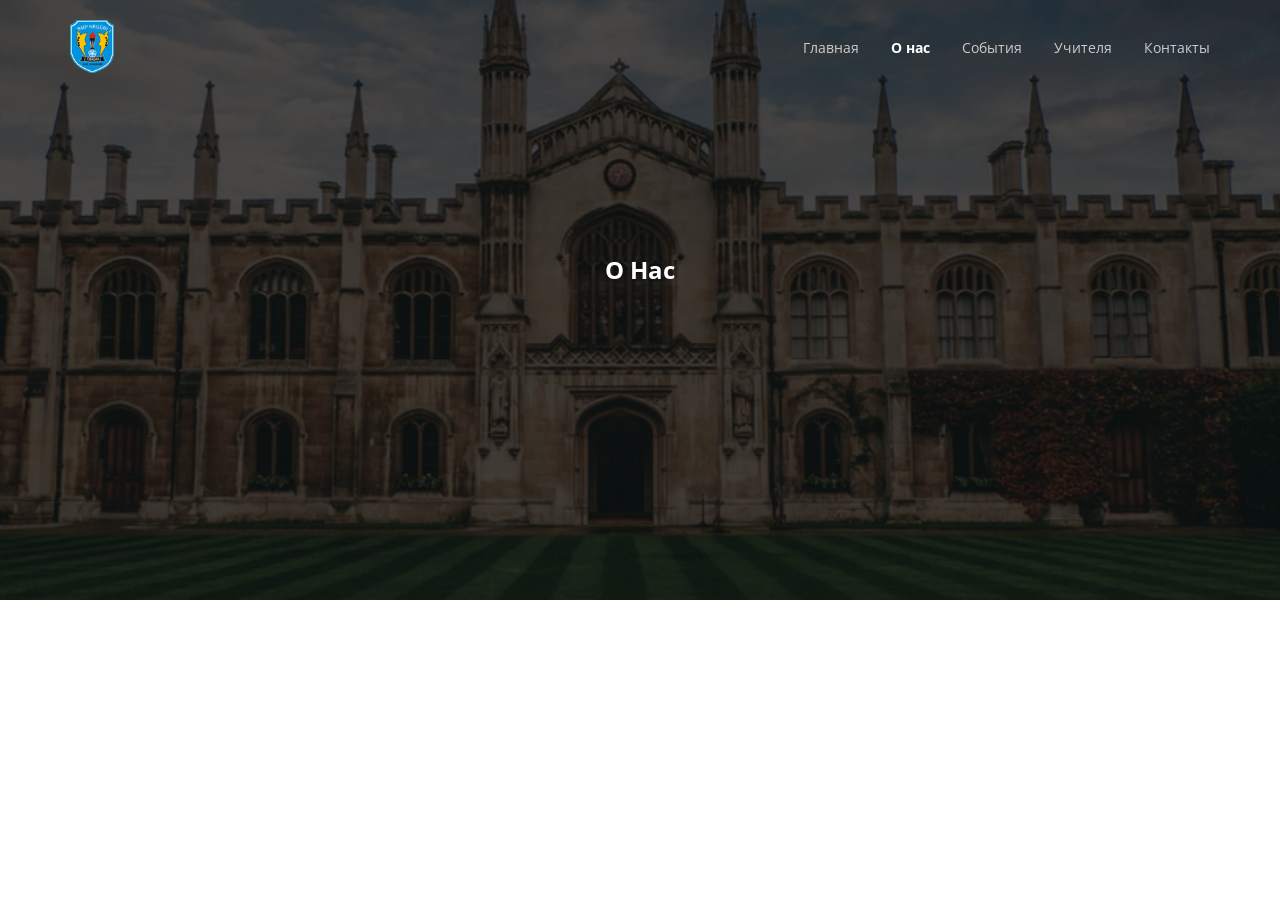
==== assets/pages/about.html @ 68ff4fbd "first commit" ====
<!DOCTYPE html>
<html lang="en">

<head>
    <meta charset="UTF-8">
    <meta name="viewport" content="width=device-width, initial-scale=1.0">
    <title>О нас</title>
    <!-- link css -->
    <link rel="stylesheet" href="../css/about/about.css">
</head>

<body>
    <!-- main start -->
    <main>
        <!-- hero start -->
        <section class="hero">
            <div class="container">
                <div class="hero_content">
                    <img src="../images/homeIMg/image 12.svg" alt="">
                    <nav>
                        <ul class="hero_list">
                            <li><a class="hero_nav" href="../../index.html">Главная</a></li>
                            <li><a class="hero_nav after" href="#">О нас</a></li>
                            <li><a class="hero_nav" href="../pages/events.html">События</a></li>
                            <li><a class="hero_nav" href="../pages/teachers.html">Учителя</a></li>
                            <li><a class="hero_nav" href="../pages/contact.html">Контакты</a></li>
                        </ul>
                    </nav>
                </div>
              <h1 class="hero_title">О Нас</h1>
            </div>
        </section>
        <!-- hero end -->
    </main>
    <!-- main end -->

</body>

</html>
---- assets/css/about/about.css ----
@import url(../global.css);

.hero {
    padding: 20px 10px;
    width: 100%;
    height: 600px;
    background: url('../../images/homeIMg/Mask Group (6).png') no-repeat center;
    background-size: cover;
}

.hero_content {
    display: flex;
    justify-content: space-between;
    align-items: center;
}

.hero_list {
    display: flex;
    gap: 32px;
}

.hero_nav {
    color: rgb(206, 205, 205);
    font-size: 14px;
    font-weight: 400;
}


.hero_title {
    text-align: center;
    padding-top: 180px;
    color: rgb(255, 255, 255);
    font-size: 24px;
    font-weight: 700;
}
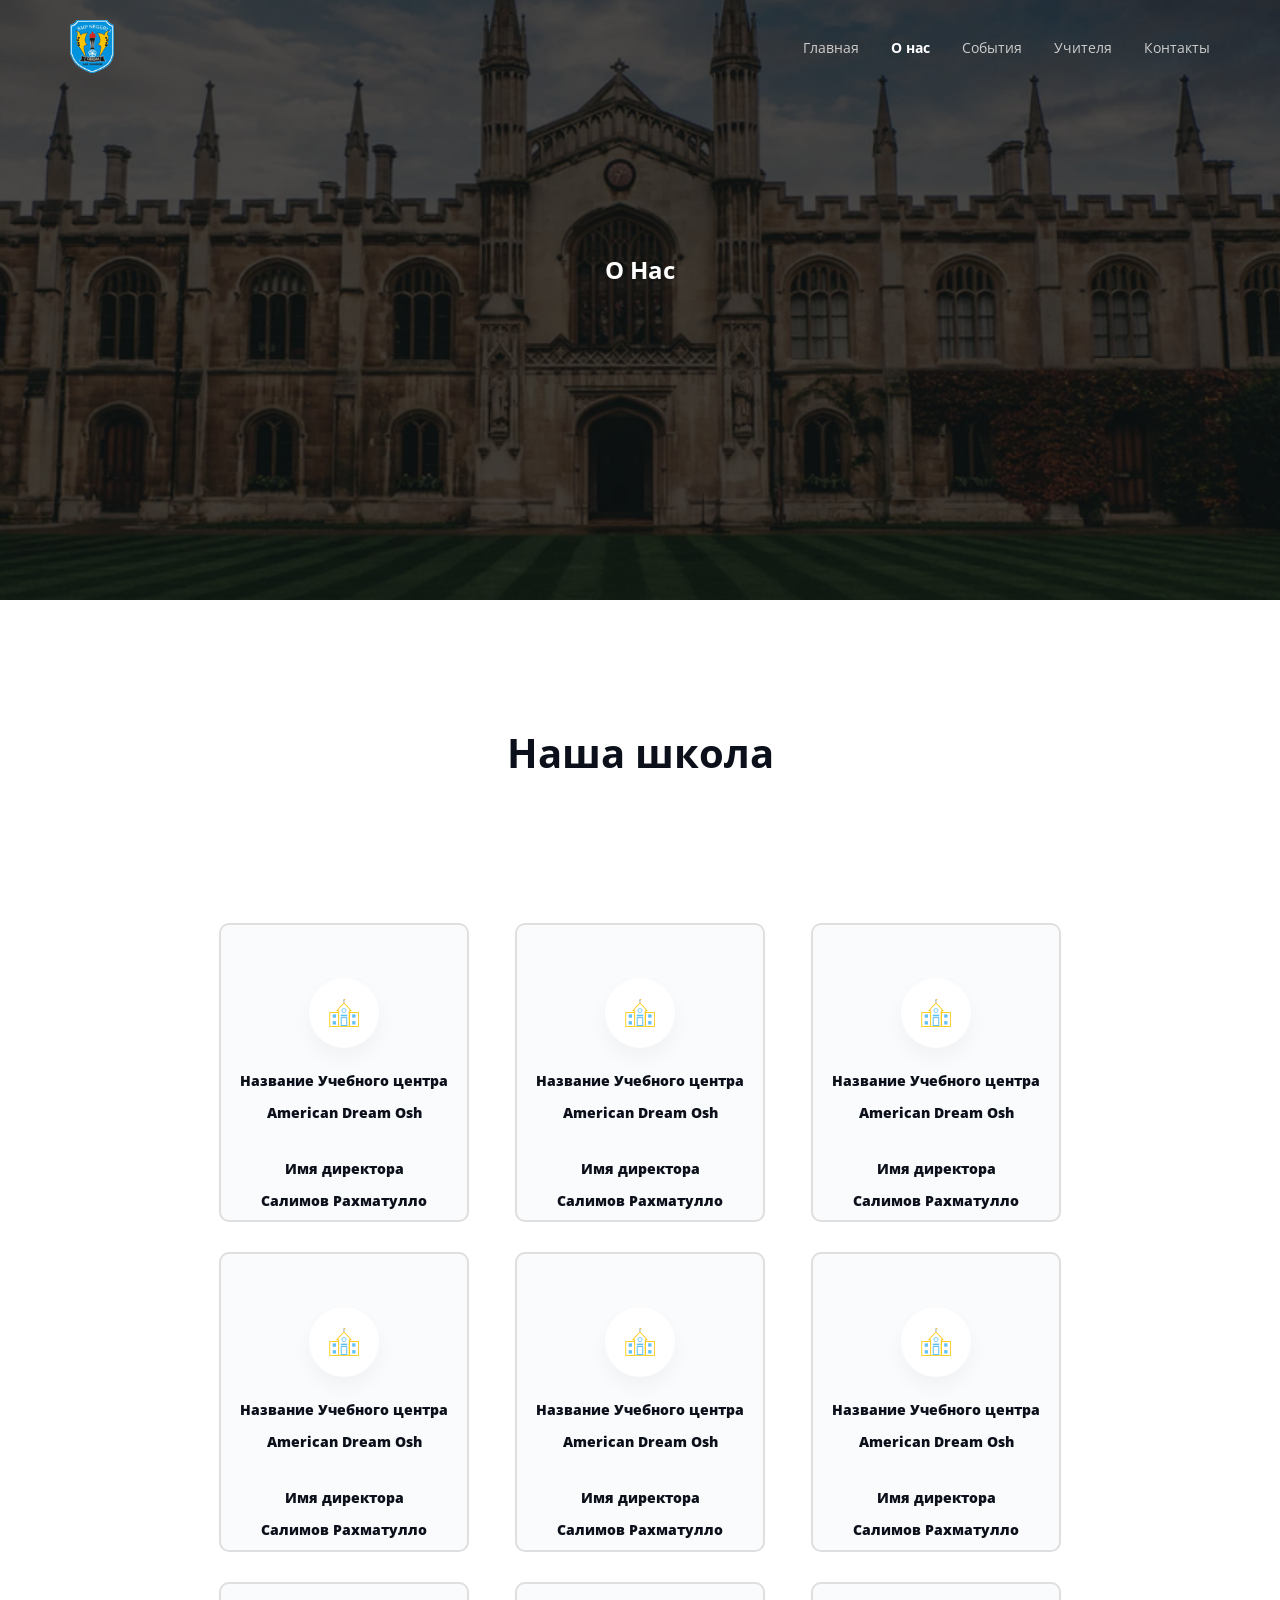
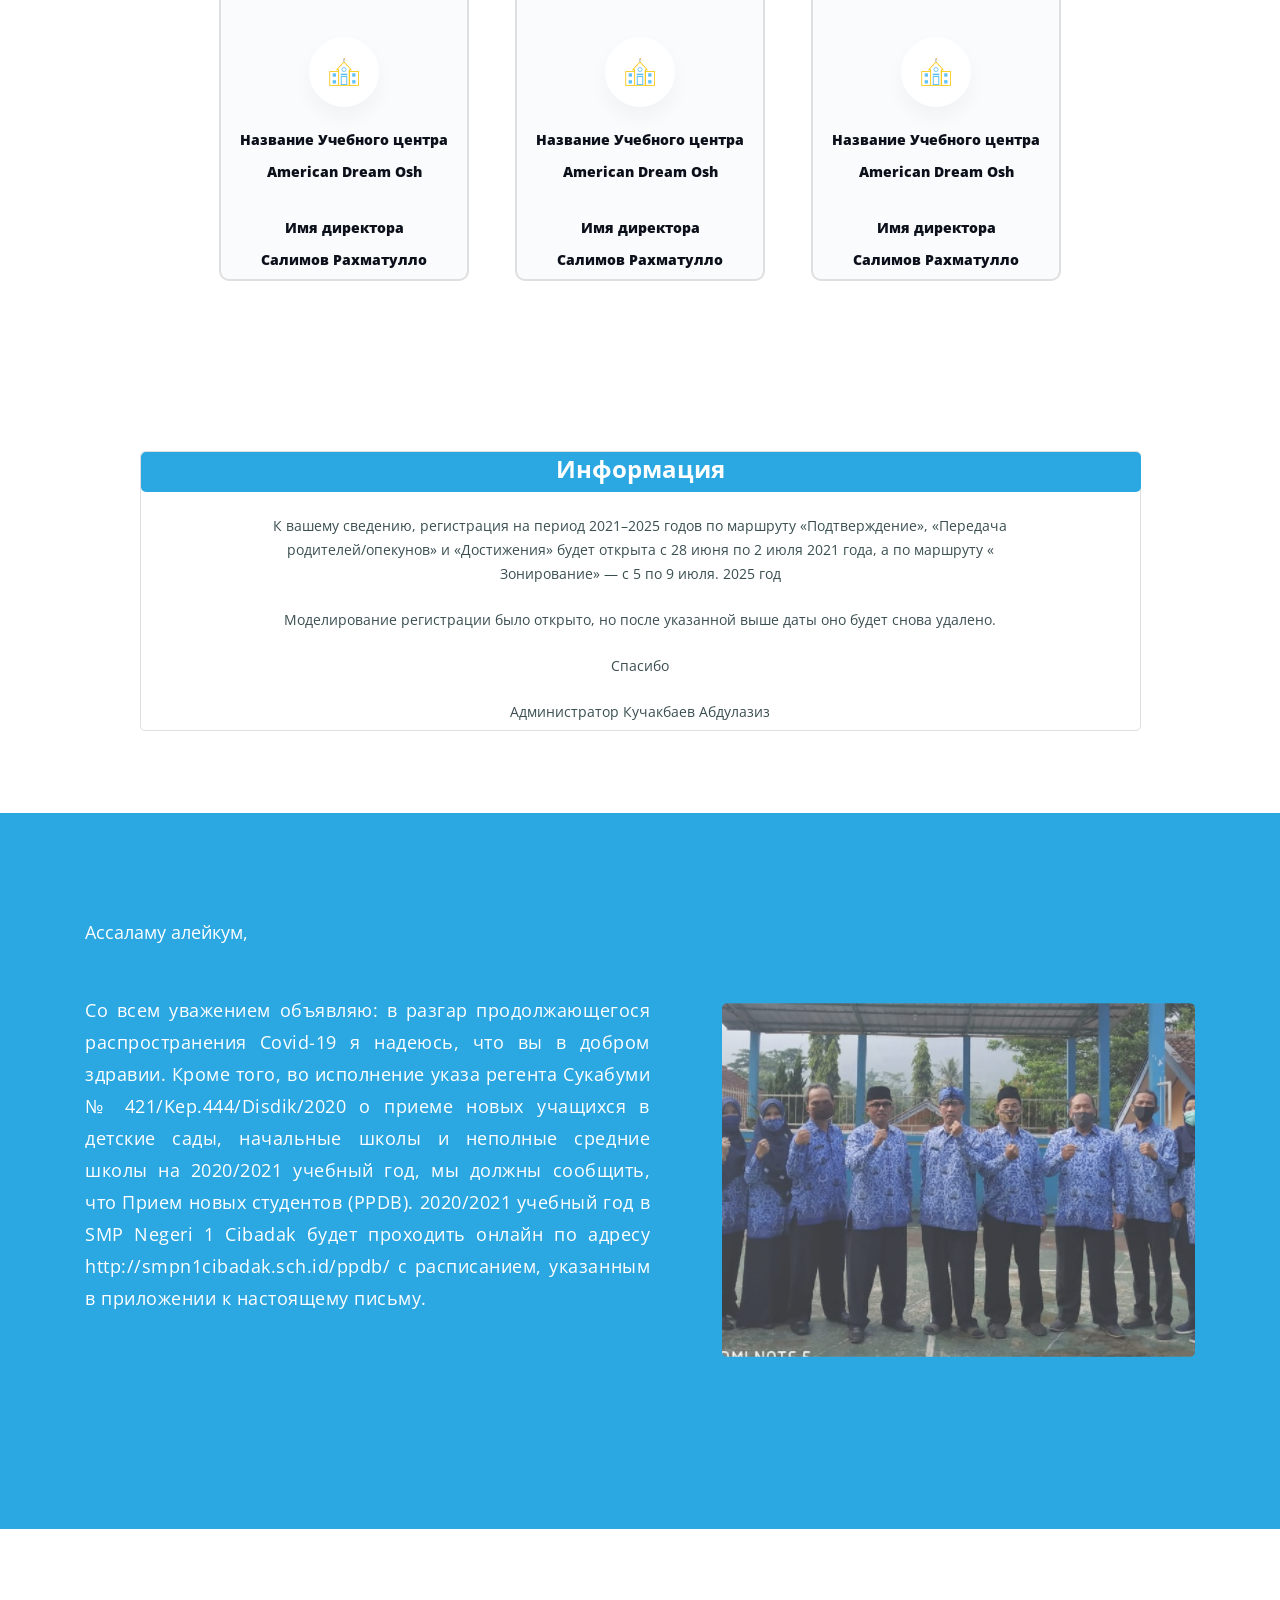
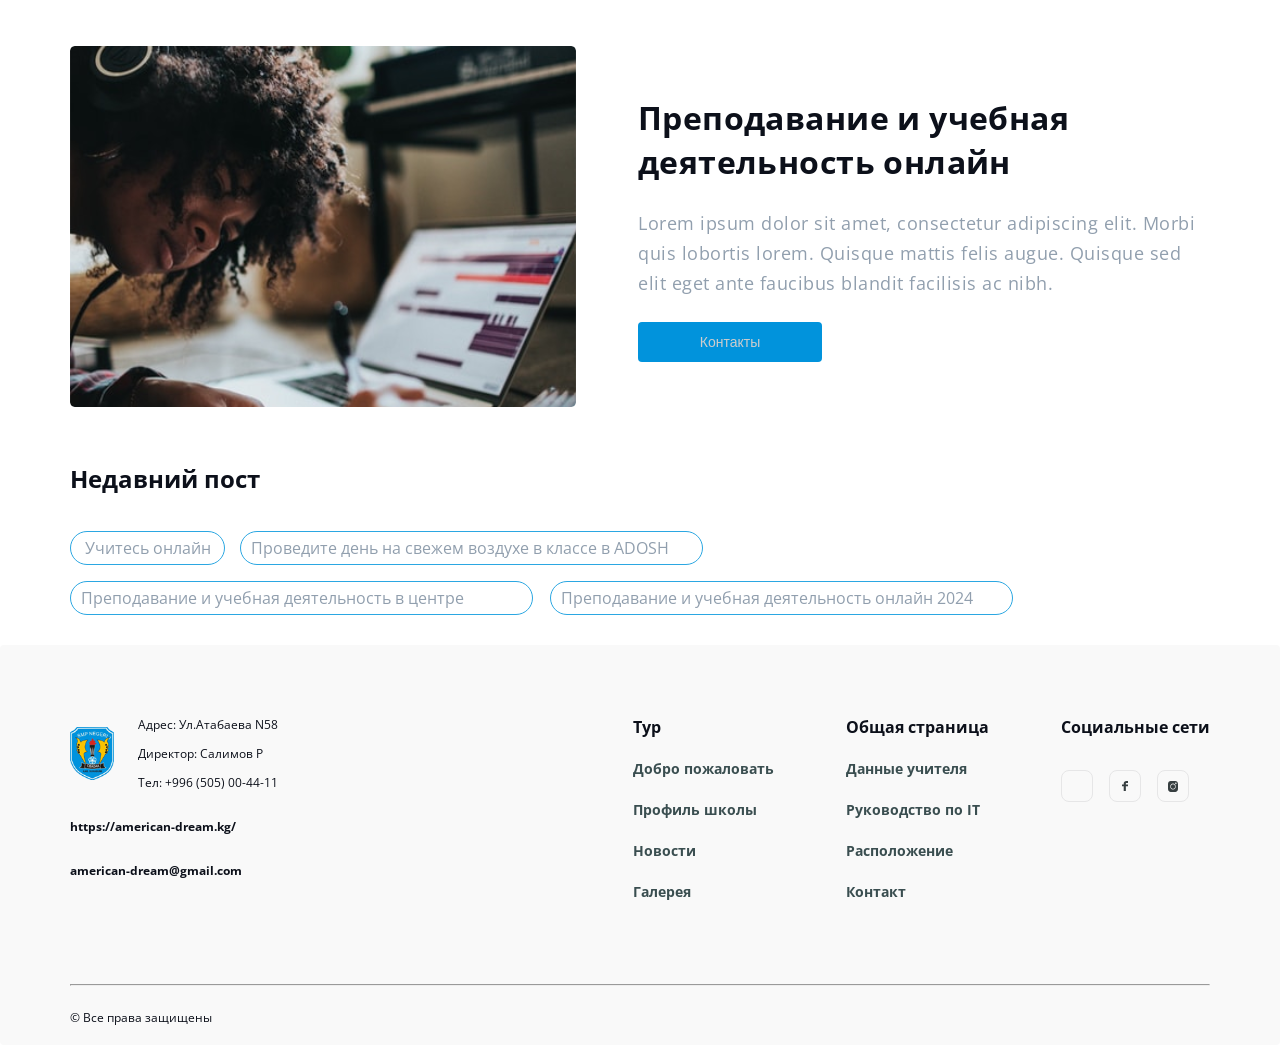
==== commit dce48e53: "homePage" ====
--- a/assets/pages/about.html
+++ b/assets/pages/about.html
@@ -27,13 +27,216 @@
                         </ul>
                     </nav>
                 </div>
-              <h1 class="hero_title">О Нас</h1>
+                <h1 class="hero_title">О Нас</h1>
             </div>
         </section>
         <!-- hero end -->
+        <!-- school start -->
+        <section class="school">
+            <div class="container">
+                <div class="school_wrapper">
+                    <h2 class="school_title">Наша школа</h2>
+                    <div class="school_content">
+                        <ul class="school_item">
+                            <li class="school_list">
+                                <div class="school_box"><img src="../images/about/Group 194.svg" alt=""></div>
+                                <p class="school_info">Название Учебного центра
+                                    American Dream Osh</p>
+                                <p class="school_infor">Имя директора
+                                    Салимов Рахматулло</p>
+                            </li>
+                            <li class="school_list">
+                                <div class="school_box"><img src="../images/about/Group 194.svg" alt=""></div>
+                                <p class="school_info">Название Учебного центра
+                                    American Dream Osh</p>
+                                <p class="school_infor">Имя директора
+                                    Салимов Рахматулло</p>
+                            </li>
+                            <li class="school_list">
+                                <div class="school_box"><img src="../images/about/Group 194.svg" alt=""></div>
+                                <p class="school_info">Название Учебного центра
+                                    American Dream Osh</p>
+                                <p class="school_infor">Имя директора
+                                    Салимов Рахматулло</p>
+                            </li>
+                        </ul>
+                        <ul class="school_item">
+                            <li class="school_list">
+                                <div class="school_box"><img src="../images/about/Group 194.svg" alt=""></div>
+                                <p class="school_info">Название Учебного центра
+                                    American Dream Osh</p>
+                                <p class="school_infor">Имя директора
+                                    Салимов Рахматулло</p>
+                            </li>
+                            <li class="school_list">
+                                <div class="school_box"><img src="../images/about/Group 194.svg" alt=""></div>
+                                <p class="school_info">Название Учебного центра
+                                    American Dream Osh</p>
+                                <p class="school_infor">Имя директора
+                                    Салимов Рахматулло</p>
+                            </li>
+                            <li class="school_list">
+                                <div class="school_box"><img src="../images/about/Group 194.svg" alt=""></div>
+                                <p class="school_info">Название Учебного центра
+                                    American Dream Osh</p>
+                                <p class="school_infor">Имя директора
+                                    Салимов Рахматулло</p>
+                            </li>
+                        </ul>
+                        <ul class="school_item">
+                            <li class="school_list">
+                                <div class="school_box"><img src="../images/about/Group 194.svg" alt=""></div>
+                                <p class="school_info">Название Учебного центра
+                                    American Dream Osh</p>
+                                <p class="school_infor">Имя директора
+                                    Салимов Рахматулло</p>
+                            </li>
+                            <li class="school_list">
+                                <div class="school_box"><img src="../images/about/Group 194.svg" alt=""></div>
+                                <p class="school_info">Название Учебного центра
+                                    American Dream Osh</p>
+                                <p class="school_infor">Имя директора
+                                    Салимов Рахматулло</p>
+                            </li>
+                            <li class="school_list">
+                                <div class="school_box"><img src="../images/about/Group 194.svg" alt=""></div>
+                                <p class="school_info">Название Учебного центра
+                                    American Dream Osh</p>
+                                <p class="school_infor">Имя директора
+                                    Салимов Рахматулло</p>
+                            </li>
+                        </ul>
+                    </div>
+                    <div class="information">
+                        <h3 class="school_information">Информация</h3>
+                        <p class="school_suptitle">К вашему сведению, регистрация на период 2021–2025 годов по маршруту
+                            «Подтверждение», «Передача <br> родителей/опекунов» и «Достижения» будет открыта с 28 июня
+                            по 2 июля 2021 года, а по маршруту «<br> Зонирование» — с 5 по 9 июля. 2025 год</p>
+                        <p class="school_suptitle2">Моделирование регистрации было открыто, но после указанной выше даты
+                            оно будет снова удалено.</p>
+                        <p class="school_suptitle3">Спасибо</p>
+                        <div class="school_suptitle4"> Администратор Кучакбаев Абдулазиз</div>
+                    </div>
+                </div>
+            </div>
+        </section>
+        <!-- school end -->
+
+        <!-- info start -->
+        <section class="info">
+            <div class="container">
+                <div class="info_content">
+                    <div class="suptitle">
+                        <p class="info_title">Ассаламу алейкум,
+                        <p class="info_suptitle">
+                            Со всем уважением объявляю: в разгар продолжающегося распространения Covid-19 я надеюсь, что
+                            вы в добром здравии. Кроме того, во исполнение указа регента Сукабуми №
+                            421/Kep.444/Disdik/2020 о приеме новых учащихся в детские сады, начальные школы и неполные
+                            средние школы на 2020/2021 учебный год, мы должны сообщить, что Прием новых студентов
+                            (PPDB). 2020/2021 учебный год в SMP Negeri 1 Cibadak будет проходить онлайн по адресу
+                            http://smpn1cibadak.sch.id/ppdb/ с расписанием, указанным в приложении к настоящему письму.
+                        </p>
+                        </p>
+
+                    </div>
+                    <img class="info_img" src="../images/about/unsplash_xZTScJvolYk.png" alt="">
+                </div>
+            </div>
+        </section>
+        <!-- info end -->
+
+        <!-- online start -->
+        <section class="online">
+            <div class="container">
+                <div class="online_left_right">
+                    <div class="online_left">
+                        <img src="../images/about/unsplash_ddwbTn5HDdQ.png" alt="">
+                    </div>
+                    <div class="online_right">
+                        <h3 class="online_title">Преподавание и учебная деятельность онлайн</h3>
+                        <p class="online_suptitle">Lorem ipsum dolor sit amet, consectetur adipiscing elit. Morbi quis
+                            lobortis lorem. Quisque mattis felis augue. Quisque sed elit eget ante faucibus blandit
+                            facilisis ac nibh. </p>
+                        <a href="./contact.html"><button class="online_btn">Контакты</button></a>
+                    </div>
+                </div>
+            </div>
+        </section>
+        <!-- online end -->
+        <!-- post start -->
+        <section class="post">
+            <div class="container">
+                <h3 class="post_title">Недавний пост</h3>
+                <ul class="post_item">
+                    <li class="post_list">Учитесь онлайн</li>
+                    <li class="post_list2">Проведите день на свежем воздухе в классе в ADOSH</li>
+                    <li class="post_list2">Преподавание и учебная деятельность в центре</li>
+                    <li class="post_list2 j">Преподавание и учебная деятельность онлайн 2024</li>
+                </ul>
+
+            </div>
+        </section>
+
+
+        <!-- post end -->
     </main>
+
     <!-- main end -->
 
+    <!-- footer start -->
+    <footer class="footer">
+        <div class="container">
+            <div class="footer_left_right">
+                <div class="footer_left">
+                    <div class="footer_content">
+                        <img src="../images/homeIMg/image 12.svg" alt="">
+                        <div class="footer_wrap">
+                            <p class="footer_adres">Адрес: Ул.Атабаева N58</p>
+                            <p class="footer_adres">Директор: Салимов Р</p>
+                            <p class="footer_adres">Тел: +996 (505) 00-44-11</p>
+                        </div>
+                    </div>
+
+                    <a class="me_adres" href="https://american-dream.kg/">https://american-dream.kg/</a>
+                    <a class="me_adres" href="american-dream@gmail.com">american-dream@gmail.com</a>
+                </div>
+
+                <div class="footer_right">
+                    <ul class="footer_nav">
+                        <li>
+                            <p class="footer_info">Тур</p>
+                        </li>
+                        <li><a href="#">Добро пожаловать</a></li>
+                        <li><a href="#">Профиль школы</a></li>
+                        <li><a href="#">Новости</a></li>
+                        <li><a href="#">Галерея</a></li>
+                    </ul>
+                    <ul class="footer_nav">
+                        <li>
+                            <p class="footer_info">Общая страница</p>
+                        </li>
+                        <li><a href="#">Данные учителя</a></li>
+                        <li><a href="#">Руководство по IT</a></li>
+                        <li><a href="#">Расположение</a></li>
+                        <li><a href="#">Контакт</a></li>
+                    </ul>
+                    <ul class="footer_nav">
+                        <li class="footer_rig_item">
+                            <p class="footer_info">Социальные сети</p>
+                            <div class="footer_set">
+                                <a href="#" class="box"><img src="../images/ффффффффяhomeIMg/Icon Twitter.svg" alt=""></a>
+                                <a href="#" class="box"><img src="../images/homeIMg/Icon Facebook.svg" alt=""></a>
+                                <a href="#" class="box"><img src="../images/homeIMg/Icon Instagram.svg"alt=""></a>
+                            </div>
+                        </li>
+                    </ul>
+                </div>
+            </div>
+            <hr class="hr">
+            <p class="prav">© Все права защищены</p>
+        </div>
+    </footer>
+    <!-- footer end -->
 </body>
 
 </html>
--- a/assets/css/about/about.css
+++ b/assets/css/about/about.css
@@ -1,5 +1,6 @@
 @import url(../global.css);
 
+/* Hero Section */
 .hero {
     padding: 20px 10px;
     width: 100%;
@@ -25,11 +26,358 @@
     font-weight: 400;
 }
 
-
 .hero_title {
     text-align: center;
     padding-top: 180px;
     color: rgb(255, 255, 255);
     font-size: 24px;
     font-weight: 700;
-}+}
+
+/* School Section */
+.school_wrapper {
+    display: flex;
+    flex-direction: column;
+    align-items: center;
+}
+
+.school_title {
+    color: rgb(12, 16, 26);
+    font-size: 40px;
+    font-weight: 700;
+    padding-top: 125px;
+}
+
+.school_item {
+    display: flex;
+    flex-direction: column;
+    gap: 30px;
+    margin-top: 143px;
+}
+
+.school_item:hover {
+    border-radius: 10px;
+    background: blue;
+}
+
+.school_list {
+    width: 250px;
+    height: 299.4px;
+    border: 2px solid rgb(223, 223, 223);
+    border-radius: 10px;
+    background: rgb(249, 251, 253);
+    display: flex;
+    flex-direction: column;
+    align-items: center;
+    transition: background-color 0.3s ease;
+}
+
+.school_list:hover {
+    border: none;
+    background: blue;
+    color: var(--white);
+}
+
+.school_list li:hover {
+    background: blue;
+    color: var(--white);
+    border: none;
+}
+
+.school_list li:nth-child(6):hover {
+    background: blue;
+    color: var(--white);
+    border: none;
+}
+
+.school_list p:hover {
+    color: var(--white);
+}
+
+.school_box {
+    width: 70px;
+    height: 69.86px;
+    border-radius: 50%;
+    box-shadow: 0px 10px 20px 0px rgba(0, 0, 0, 0.04);
+    background: rgb(255, 255, 255);
+    display: flex;
+    align-items: center;
+    padding-left: 15px;
+    margin-top: 53px;
+}
+
+.school_info,
+.school_infor {
+    width: 217px;
+    color: rgb(12, 16, 26);
+    font-size: 14px;
+    font-weight: 800;
+    line-height: 32px;
+    text-align: center;
+}
+
+.school_info {
+    padding-top: 17px;
+}
+
+.school_infor {
+    width: 175px;
+    padding-top: 24px;
+}
+
+.school_content {
+    display: flex;
+    gap: 46px;
+}
+
+/* Information Section */
+.information {
+    width: 1001px;
+    height: 280px;
+    border: 1px solid rgb(223, 223, 223);
+    border-radius: 5px;
+    text-align: center;
+    margin-top: 170px;
+}
+
+.school_information {
+    width: 1000px;
+    height: 40px;
+    border-radius: 5px;
+    background: rgb(43, 167, 226);
+    color: rgb(255, 255, 255);
+    font-family: Open Sans;
+    font-size: 24px;
+    font-weight: 700;
+    text-align: center;
+}
+
+.school_suptitle,
+.school_suptitle2,
+.school_suptitle3,
+.school_suptitle4 {
+    color: rgb(58, 78, 80);
+    font-size: 14px;
+    font-weight: 400;
+    line-height: 24px;
+    padding-top: 22px;
+}
+
+/* Info Section */
+.info {
+    width: 100%;
+    height: 716px;
+    background: rgb(43, 167, 226);
+    margin-top: 82px;
+}
+
+.info_content {
+    display: flex;
+    gap: 72px;
+    justify-content: center;
+}
+
+.info_title {
+    color: rgb(255, 255, 255);
+    font-size: 18px;
+    font-weight: 400;
+    padding-top: 107px;
+}
+
+.info_suptitle {
+    width: 565px;
+    color: rgb(255, 255, 255);
+    font-family: Open Sans;
+    font-size: 18px;
+    font-weight: 400;
+    line-height: 32px;
+    letter-spacing: 0.5px;
+    text-align: justify;
+    padding-top: 50px;
+}
+
+.info_img {
+    padding-top: 190px;
+}
+
+/* Online Section */
+.online_left_right {
+    display: flex;
+    gap: 62px;
+    align-items: center;
+    margin-top: 117px;
+}
+
+.online_title {
+    color: rgb(12, 16, 26);
+    font-size: 32px;
+    font-weight: 700;
+    line-height: 44px;
+    letter-spacing: 0.41px;
+}
+
+.online_suptitle {
+    color: rgb(145, 159, 174);
+    font-size: 18px;
+    font-weight: 400;
+    line-height: 30px;
+    letter-spacing: 0.5px;
+    padding-top: 24px;
+}
+
+.online_btn {
+    width: 184px;
+    height: 40px;
+    color: rgb(206, 205, 205);
+    font-size: 14px;
+    font-weight: 400;
+    border-radius: 4px;
+    border: none;
+    background: rgb(1, 147, 220);
+    margin-top: 24px;
+}
+
+/* Post Section */
+.post {
+    margin-top: 50px;
+}
+
+.post_list {
+    width: 155px;
+    height: 34px;
+    border: 1px solid rgb(43, 167, 226);
+    border-radius: 20px;
+    text-align: center;
+    color: rgb(145, 159, 174);
+    font-size: 16px;
+    font-weight: 400;
+    padding-top: 5px;
+    cursor: pointer;
+}
+
+.post_item {
+    display: grid;
+    grid-template-columns: repeat(2, 170px);
+    grid-template-rows: repeat(1, 50px);
+    margin-top: 36px;
+}
+
+.post_title {
+    color: rgb(12, 16, 26);
+    font-size: 24px;
+    font-weight: 700;
+}
+
+.post_list2 {
+    width: 463px;
+    height: 34px;
+    border: 1px solid rgb(43, 167, 226);
+    border-radius: 20px;
+    color: rgb(145, 159, 174);
+    font-size: 16px;
+    font-weight: 400;
+    padding-left: 10px;
+    padding-top: 5px;
+    cursor: pointer;
+}
+
+.j {
+    margin-left: 310px;
+}
+
+/* Footer Section */
+.footer {
+    width: 100%;
+    height: 400px;
+    border-radius: 4px;
+    background: rgb(249, 249, 249);
+    margin-top: 30px;
+}
+
+.footer_left_right {
+    display: flex;
+    justify-content: space-between;
+    padding-top: 71px;
+}
+
+.footer_content {
+    display: flex;
+    gap: 24px;
+    align-items: center;
+}
+
+.footer_right {
+    display: flex;
+    gap: 72px;
+}
+
+.footer_left {
+    display: flex;
+    flex-direction: column;
+}
+
+.footer_adres {
+    color: rgb(12, 16, 26);
+    font-size: 12px;
+    font-weight: 400;
+}
+
+.footer_wrap {
+    display: flex;
+    flex-direction: column;
+    gap: 12px;
+}
+
+.me_adres {
+    color: rgb(12, 16, 26);
+    font-size: 12px;
+    font-weight: 700;
+    margin-top: 27px;
+}
+
+.footer_info {
+    color: rgb(12, 16, 26);
+    font-family: Open Sans;
+    font-size: 16px;
+    font-weight: 700;
+}
+
+.footer_nav {
+    display: flex;
+    flex-direction: column;
+    gap: 19px;
+}
+
+.footer_nav li a {
+    color: rgb(58, 78, 80);
+    font-family: Open Sans;
+    font-size: 14px;
+    font-weight: 700;
+}
+
+.box {
+    width: 32px;
+    height: 32px;
+    border: 1px solid rgb(230, 230, 231);
+    border-radius: 8px;
+    display: flex;
+    align-items: center;
+    justify-content: center;
+}
+
+.footer_set {
+    display: flex;
+    gap: 16px;
+    margin-top: 32px;
+}
+
+.hr {
+    margin-top: 82px;
+}
+
+.prav {
+    color: rgb(12, 16, 26);
+    font-size: 12px;
+    font-weight: 400;
+    padding-top: 23px;
+}
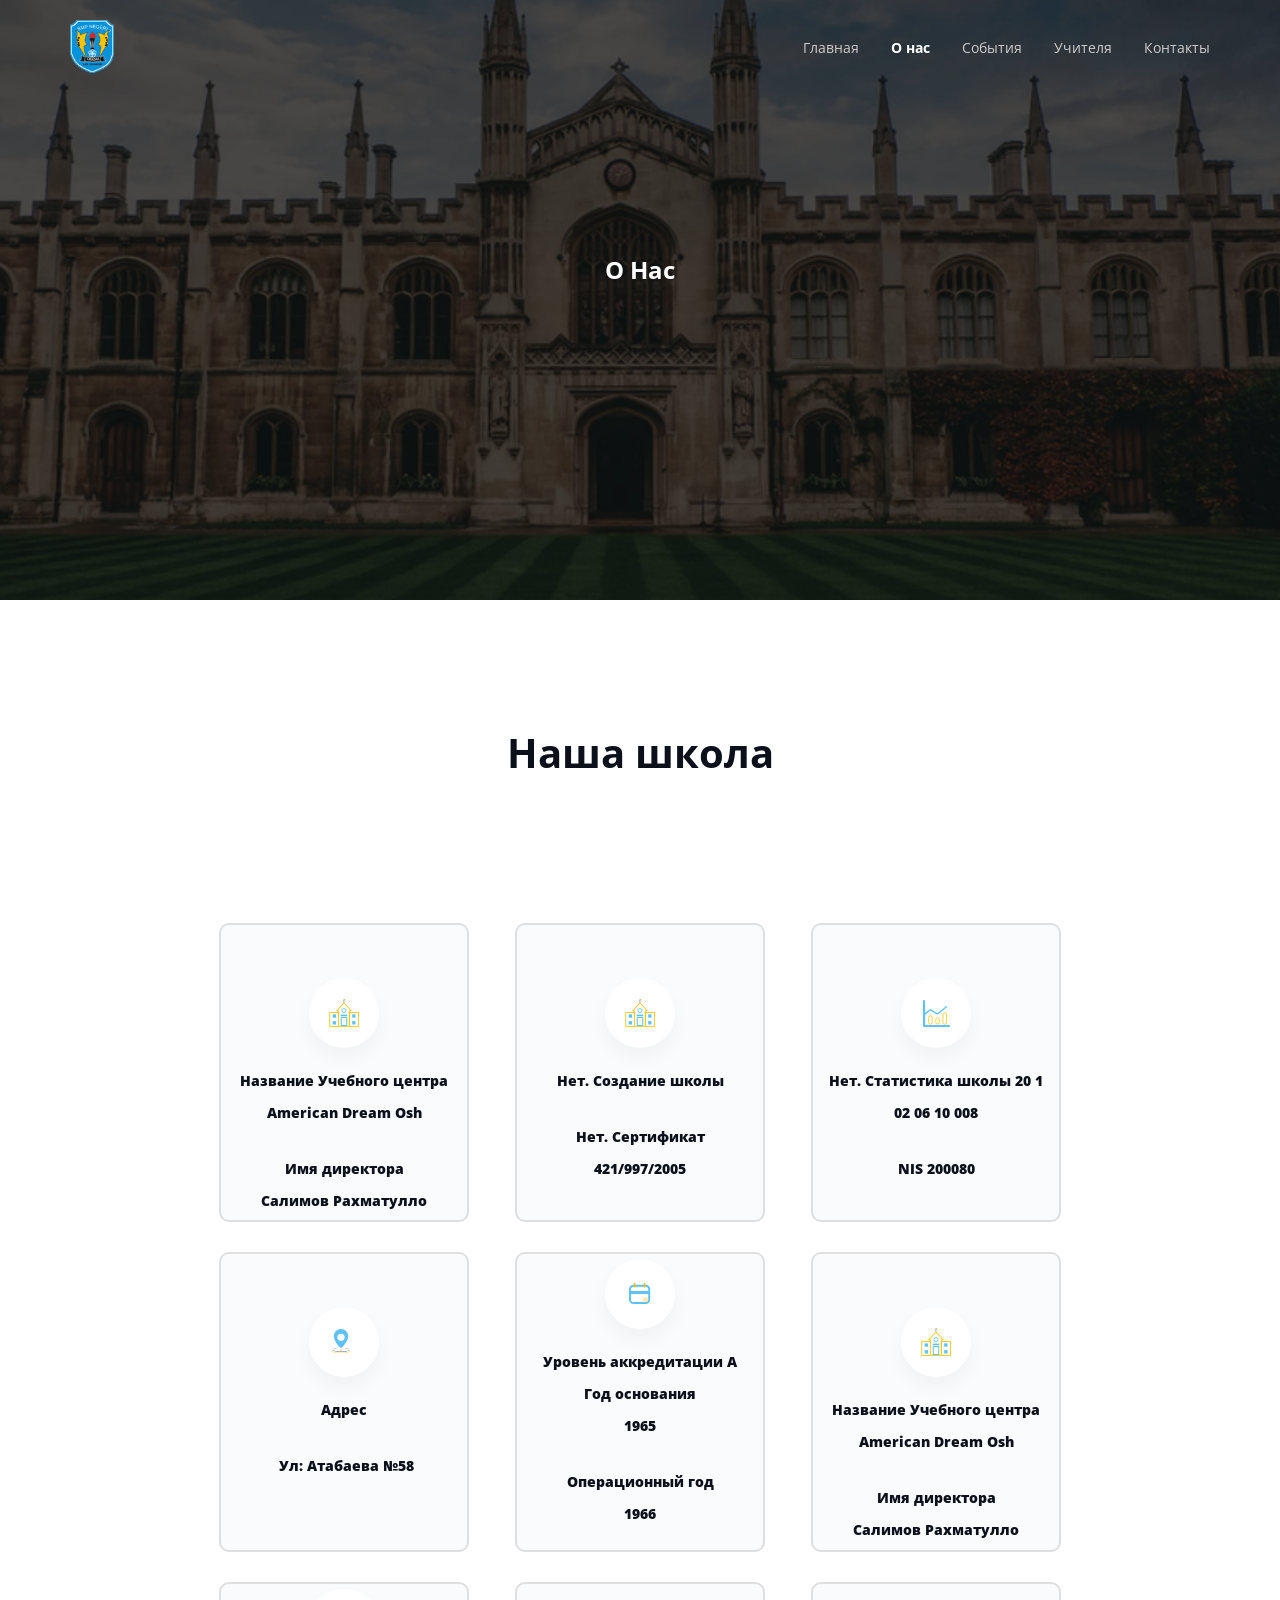
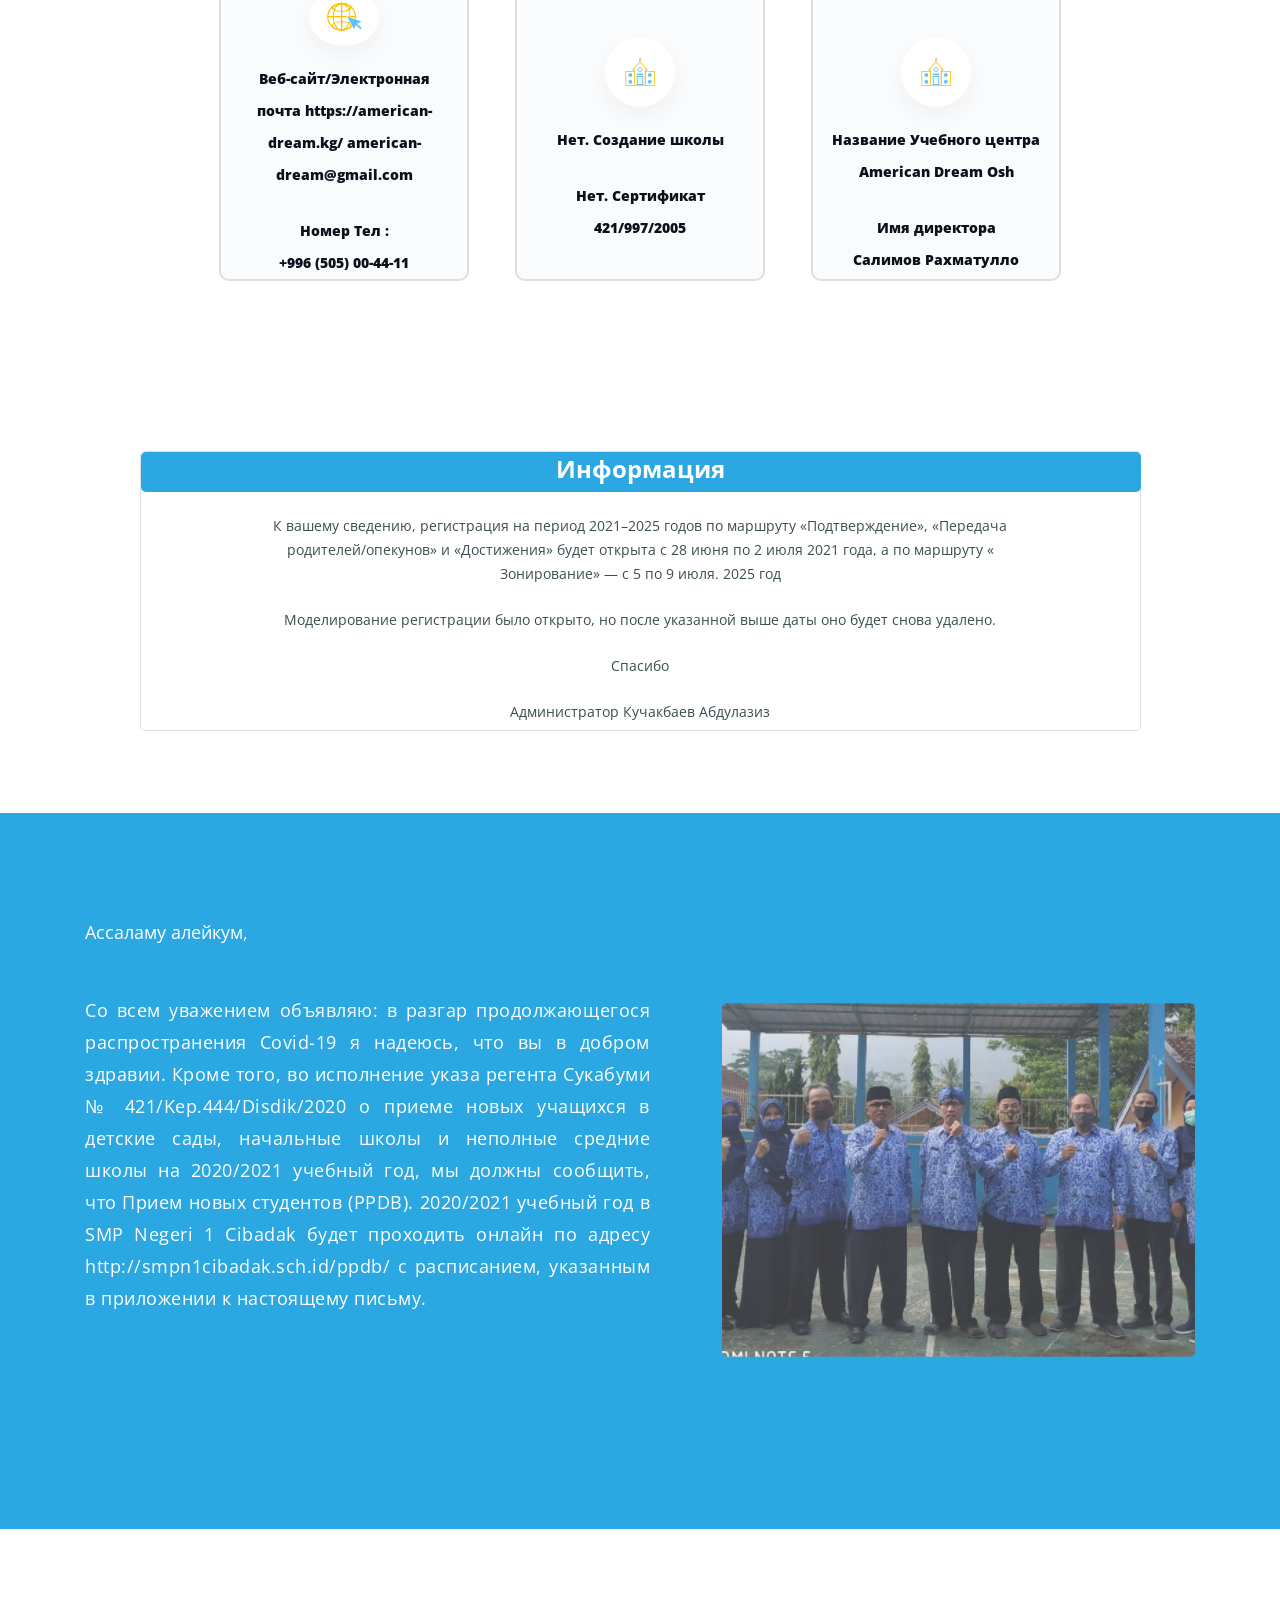
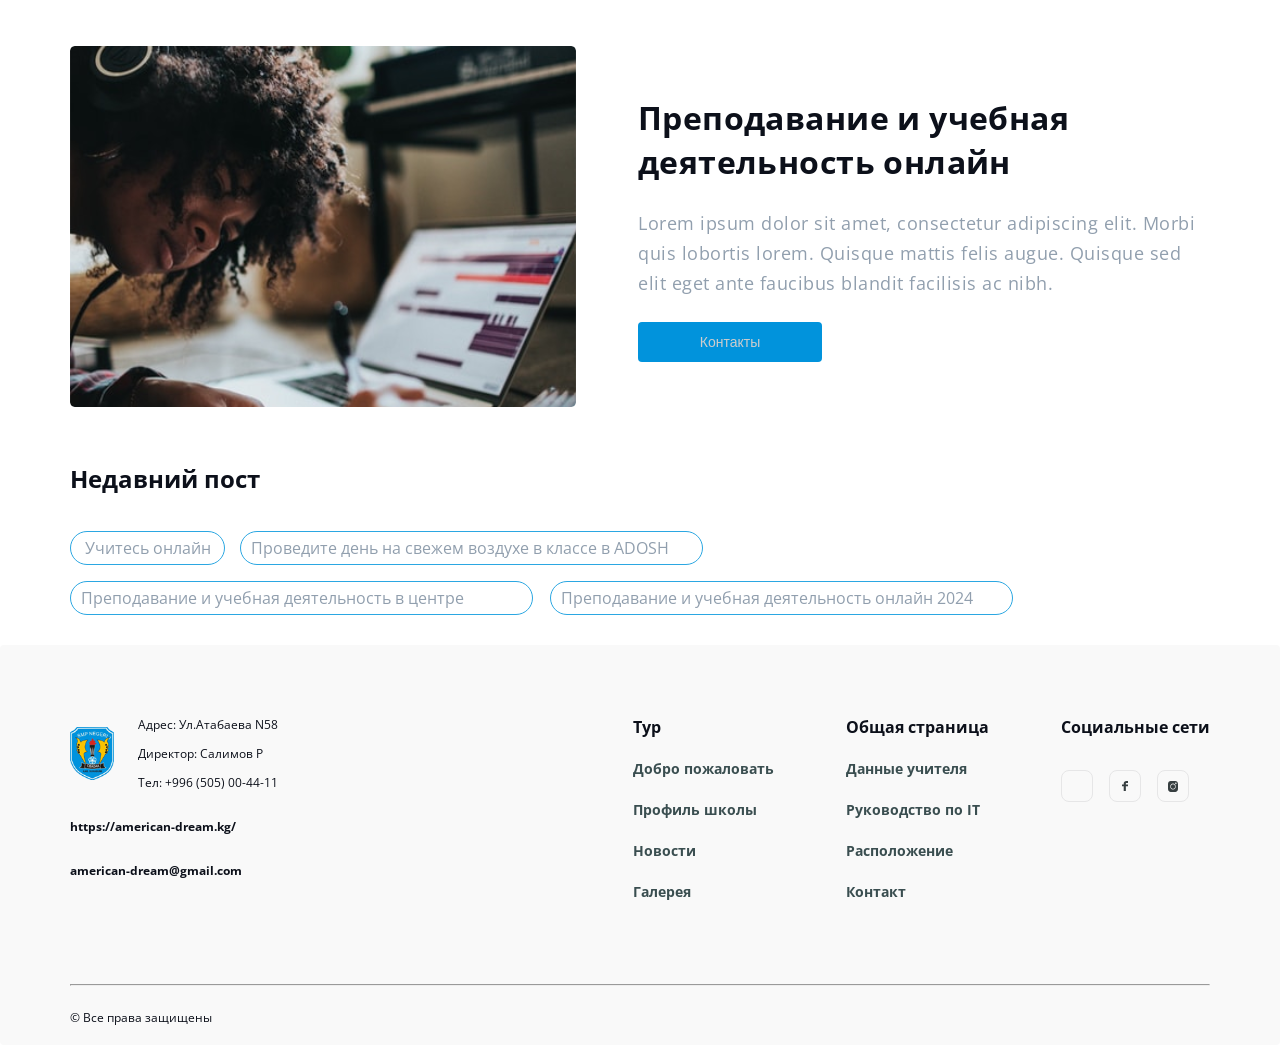
==== commit d0a57327: "fullFigma" ====
--- a/assets/pages/about.html
+++ b/assets/pages/about.html
@@ -46,50 +46,52 @@
                                     Салимов Рахматулло</p>
                             </li>
                             <li class="school_list">
-                                <div class="school_box"><img src="../images/about/Group 194.svg" alt=""></div>
-                                <p class="school_info">Название Учебного центра
-                                    American Dream Osh</p>
-                                <p class="school_infor">Имя директора
-                                    Салимов Рахматулло</p>
-                            </li>
-                            <li class="school_list">
-                                <div class="school_box"><img src="../images/about/Group 194.svg" alt=""></div>
-                                <p class="school_info">Название Учебного центра
-                                    American Dream Osh</p>
-                                <p class="school_infor">Имя директора
-                                    Салимов Рахматулло</p>
+                                <div class="school_box"><img src="../images/about/Group 110.svg" alt=""></div>
+                                <p class="school_info">Адрес</p>
+                                <p class="school_infor"> +Ул: Атабаева №58</p>
+                            </li>
+                            <li class="school_list">
+                                <div class="school_boxx"><img src="../images/about/Group 194 (1).svg" alt=""></div>
+                                <p class="school_info">Веб-сайт/Электронная почта
+                                    https://american-dream.kg/ 
+                                    american-dream@gmail.com</p>
+                                <p class="school_infor">Номер Тел : <br>
+                                    +996 (505) 00-44-11</p>
                             </li>
                         </ul>
                         <ul class="school_item">
                             <li class="school_list">
                                 <div class="school_box"><img src="../images/about/Group 194.svg" alt=""></div>
-                                <p class="school_info">Название Учебного центра
-                                    American Dream Osh</p>
-                                <p class="school_infor">Имя директора
-                                    Салимов Рахматулло</p>
-                            </li>
-                            <li class="school_list">
-                                <div class="school_box"><img src="../images/about/Group 194.svg" alt=""></div>
-                                <p class="school_info">Название Учебного центра
-                                    American Dream Osh</p>
-                                <p class="school_infor">Имя директора
-                                    Салимов Рахматулло</p>
-                            </li>
-                            <li class="school_list">
-                                <div class="school_box"><img src="../images/about/Group 194.svg" alt=""></div>
-                                <p class="school_info">Название Учебного центра
-                                    American Dream Osh</p>
-                                <p class="school_infor">Имя директора
-                                    Салимов Рахматулло</p>
+                                <p class="school_info">Нет. Создание школы</p>
+                                <p class="school_infor">Нет. Сертификат
+                                    421/997/2005</p>
+                            </li>
+                            <li class="school_list">
+                                <div class="school_boxx"><img src="../images/about/Group 198.svg" alt=""></div>
+                                <p class="school_info">Уровень аккредитации А
+                                    
+                                    Год основания <br>
+                                    1965 </p>
+                                <p class="school_infor">Операционный год
+                                    1966 </p>
+                            </li>
+                            <li class="school_list">
+                                <div class="school_box"><img src="../images/about/Group 194.svg" alt=""></div>
+                                <p class="school_info">Нет. Создание школы
+                                </p>
+                                <p class="school_infor">
+                                    Нет. Сертификат
+                                    421/997/2005</p>
                             </li>
                         </ul>
                         <ul class="school_item">
                             <li class="school_list">
-                                <div class="school_box"><img src="../images/about/Group 194.svg" alt=""></div>
-                                <p class="school_info">Название Учебного центра
-                                    American Dream Osh</p>
-                                <p class="school_infor">Имя директора
-                                    Салимов Рахматулло</p>
+                                <div class="school_box"><img src="../images/about/Group 196.svg" alt=""></div>
+                                <p class="school_info">Нет. Статистика школы
+                                    20 1 02 06 10 008</p>
+                                <p class="school_infor">NIS
+                                    200080</p>
                             </li>
                             <li class="school_list">
                                 <div class="school_box"><img src="../images/about/Group 194.svg" alt=""></div>
--- a/assets/css/about/about.css
+++ b/assets/css/about/about.css
@@ -105,7 +105,17 @@
     padding-left: 15px;
     margin-top: 53px;
 }
-
+.school_boxx{
+    width: 70px;
+    height: 69.86px;
+    border-radius: 50%;
+    box-shadow: 0px 10px 20px 0px rgba(0, 0, 0, 0.04);
+    background: rgb(255, 255, 255);
+    display: flex;
+    align-items: center;
+    padding-left: 15px;
+    margin-top: 5px;
+}
 .school_info,
 .school_infor {
     width: 217px;
